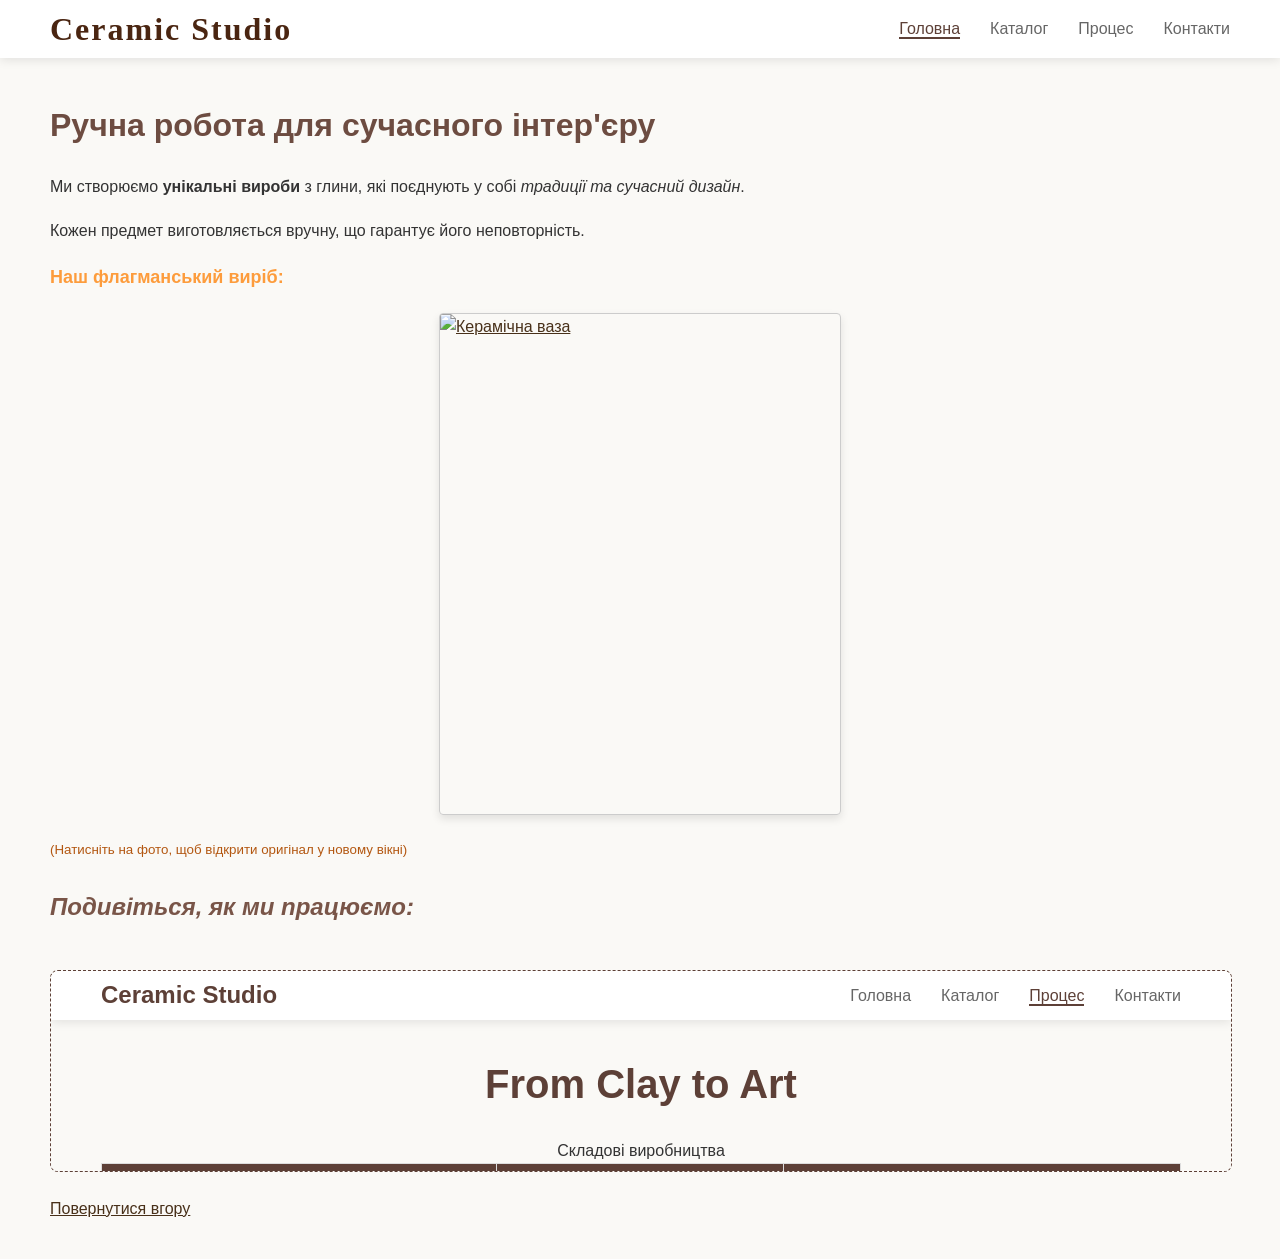
==== index.html @ ed9b363f "Added css styles" ====
<!DOCTYPE html>
<html lang="uk">
<head>
    <meta charset="UTF-8">
    <meta name="author" content="Veronika Dunaieva">
    <title>Ceramic Studio — Головна</title>
    <link rel="stylesheet" href="style.css">
</head>
<body>
    <header class="main-header">
        <h1 id="top" class="logo">Ceramic Studio</h1>
        <nav class="main-nav">
            <ul>
                <li><a href="index.html" class="active">Головна</a></li>
                <li><a href="catalog.html">Каталог</a></li>
                <li><a href="process.html">Процес</a></li>
                <li><a href="contacts.html#email">Контакти</a></li>
            </ul>
        </nav>
        <style>
        a { color: rgb(72, 48, 25); }
        </style>
    </header>

    <main>
        <section class="hero">
            <h2>Ручна робота для сучасного інтер'єру</h2>
            <p>Ми створюємо <b>унікальні вироби</b> з глини, які поєднують у собі <i>традиції та сучасний дизайн</i>.</p>
            <p>Кожен предмет виготовляється вручну, що гарантує його неповторність.</p>
        </section>

        <section class="featured">
            <p class="special-paragraph">Наш флагманський виріб:</p>
            <a href="/Users/veronikadunaeva/ceramic-studio/vase1.png" target="_blank">
                <img src="/Users/veronikadunaeva/ceramic-studio/vase1.png" alt="Керамічна ваза" width="400" height="500">
            </a>
            <p align="center" style="color: rgb(179, 87, 17) !important;"><small>(Натисніть на фото, щоб відкрити оригінал у новому вікні)</small></p>
        </section>

        <section class="frame-section">
            <h3>Подивіться, як ми працюємо:</h3>
            <iframe src="process.html" width="100%" height="200" title="Вбудований процес"></iframe>
        </section>
        
        <p><a href="#top" class="back-up">Повернутися вгору</a></p>
    </main>
</body>
</html>
---- style.css ----
body {
    font-family: 'Segoe UI', Tahoma, Geneva, Verdana, sans-serif;
    margin: 0;
    padding: 0;
    line-height: 1.6;
    background-color: #faf9f6;
    color: #333;
}

main {
    padding: 20px 50px;
}

.main-header {
    background-color: #fff;
    display: flex;
    justify-content: space-between;
    align-items: center;
    padding: 10px 50px;
    box-shadow: 0 2px 10px rgba(0,0,0,0.1);
}

.logo {
    font-size: 1.5rem;
    color: #5d4037;
    margin: 0;
}

.main-nav ul {
    list-style: none;
    display: flex;
    gap: 30px;
    margin: 0;
    padding: 0;
}

.main-nav a {
    text-decoration: none;
    color: #666;
    font-weight: 500;
    transition: 0.3s;
}

.main-nav a:hover, .main-nav a.active {
    color: #5d4037;
    border-bottom: 2px solid #5d4037;
}

table {
    width: 100%;
    border-collapse: collapse;
    background: #fff;
    margin: 30px auto;
    padding: 10px;
}

th, td {
    border: 1px solid #ddd;
    padding: 12px;
}

thead {
    background-color: #5d4037;
    color: white;
}

.complex-table {
    border: 2px solid #5d4037;
}

.col-name { background-color: #f2f2f2; }

img {
    border-radius: 4px;
    box-shadow: 0 4px 8px rgba(0,0,0,0.1);
    border: 1px solid #ccc;
    
    display: block; 
    margin-left: auto;
    margin-right: auto;
    
    margin-top: 20px;
    margin-bottom: 20px;
}

iframe {
    border: 1px dashed #5d4037;
    border-radius: 8px;
    margin-top: 20px;
}

ul { list-style-type: circle; padding-left: 40px; }
dl dt { font-weight: bold; color: #5d4037; }

dl {
    margin: 20px 0;
    padding: 15px;
    background-color: #f9f9f9;
}

dd {
    margin-left: 20px;
    color: #666;
    font-style: italic;
}

h1 {
    font-size: 2.5rem;
    color: #5d4037;
    font-weight: bold;
    line-height: 1.2;
    text-align: center;
    margin: 20px 0;
}

h2 {
    font-size: 2rem;
    color: #6d4c41;
    font-weight: 600;
    line-height: 1.3;
}

h3 {
    font-size: 1.5rem;
    color: #795548;
    font-style: italic;
}

p {
    margin: 15px 0;
    text-align: justify;
    line-height: 1.8;
}

ol {
    list-style-type: upper-roman;
    padding-left: 50px;
    margin: 20px 0;
    color: #555;
    font-size: 1.1rem;
    line-height: 1.8;
    background-color: #f9f9f9;
    border-left: 4px solid #5d4037;
}

ol li {
    padding: 8px 0;
    margin: 5px 0;
}

#top {
    font-family: 'Georgia', serif;
    font-size: 2rem;
    color: #4a2511;
    letter-spacing: 2px;
}

.special-paragraph {
    color: #fd9c3c !important;
    font-size: 18px !important;
    font-weight: bold;
}

.catalog-grid {
    display: grid;
    grid-template-columns: repeat(auto-fit, minmax(280px, 1fr));
    gap: 30px;
    margin: 40px 0;
}

.catalog-item {
    background: #fff;
    border-radius: 12px;
    padding: 20px;
    text-align: center;
    box-shadow: 0 4px 12px rgba(0, 0, 0, 0.1);
    transition: transform 0.3s ease, box-shadow 0.3s ease;
    display: flex;
    flex-direction: column;
    align-items: center;
}

.catalog-item:hover {
    transform: translateY(-8px);
    box-shadow: 0 8px 20px rgba(93, 64, 55, 0.2);
}

.catalog-item img {
    width: 100%;
    height: 300px;
    object-fit: cover;
    border-radius: 8px;
    margin-bottom: 15px;
}

.catalog-item h3 {
    color: #5d4037;
    font-size: 1.4rem;
    margin: 15px 0 10px;
    font-style: normal;
    text-align: center;
    width: 100%;
}

.catalog-item p {
    color: #666;
    font-size: 0.95rem;
    line-height: 1.5;
    text-align: center;
    width: 100%;
    margin: 0;
}

.lists-container {
    margin-top: 60px;
    padding-top: 40px;
    border-top: 2px solid #e0e0e0;
}
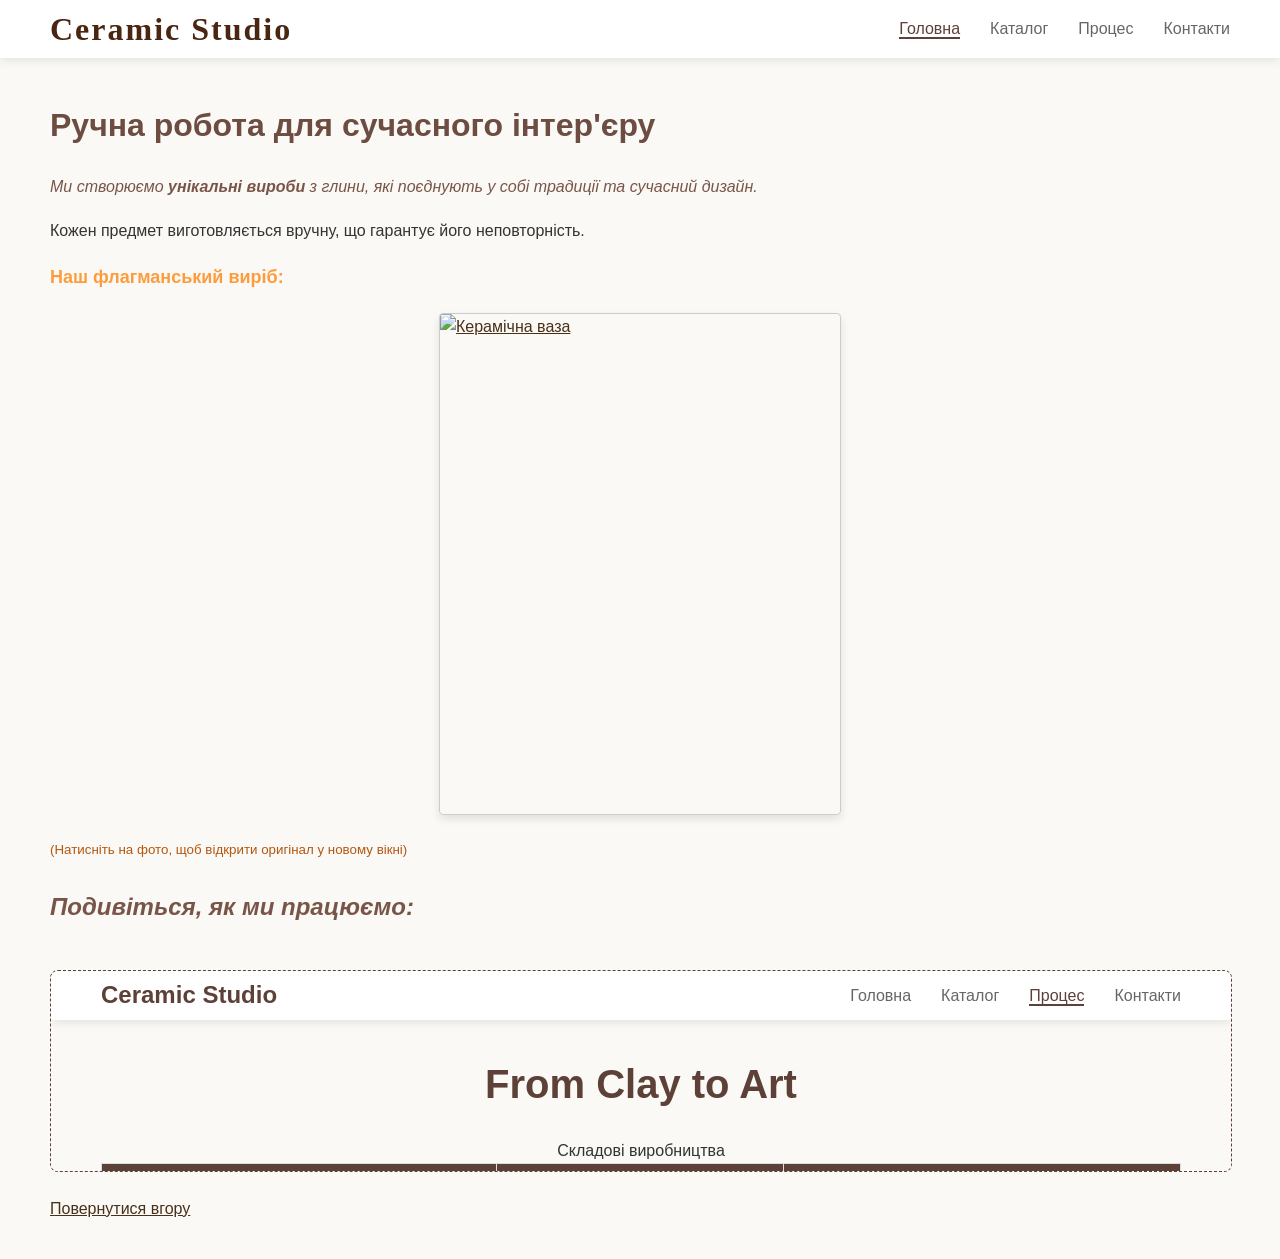
==== commit e9dc18e9: "Added selectors" ====
--- a/index.html
+++ b/index.html
@@ -30,7 +30,7 @@
         </section>
 
         <section class="featured">
-            <p class="special-paragraph">Наш флагманський виріб:</p>
+            <p class="special-paragraph" id="special-paragraph">Наш флагманський виріб:</p>
             <a href="/Users/veronikadunaeva/ceramic-studio/vase1.png" target="_blank">
                 <img src="/Users/veronikadunaeva/ceramic-studio/vase1.png" alt="Керамічна ваза" width="400" height="500">
             </a>
--- a/style.css
+++ b/style.css
@@ -155,9 +155,9 @@
     letter-spacing: 2px;
 }
 
-.special-paragraph {
-    color: #fd9c3c !important;
-    font-size: 18px !important;
+#special-paragraph {
+    color: #fd9c3c;
+    font-size: 18px;
     font-weight: bold;
 }
 
@@ -168,6 +168,12 @@
     margin: 40px 0;
 }
 
+.special-paragraph {
+    color: #56fd3c;
+    font-size: 18px;
+    font-weight: bold;
+}
+
 .catalog-item {
     background: #fff;
     border-radius: 12px;
@@ -215,4 +221,19 @@
     margin-top: 60px;
     padding-top: 40px;
     border-top: 2px solid #e0e0e0;
-}+}
+
+.catalog-item > img {
+    border: 2px solid #eee;
+    transition: transform 0.5s;
+}
+
+.contact-info > p > a {
+    font-weight: bold;
+}
+
+.hero h2 + p {
+    margin-top: 0;
+    font-style: italic;
+    color: #795548;
+}
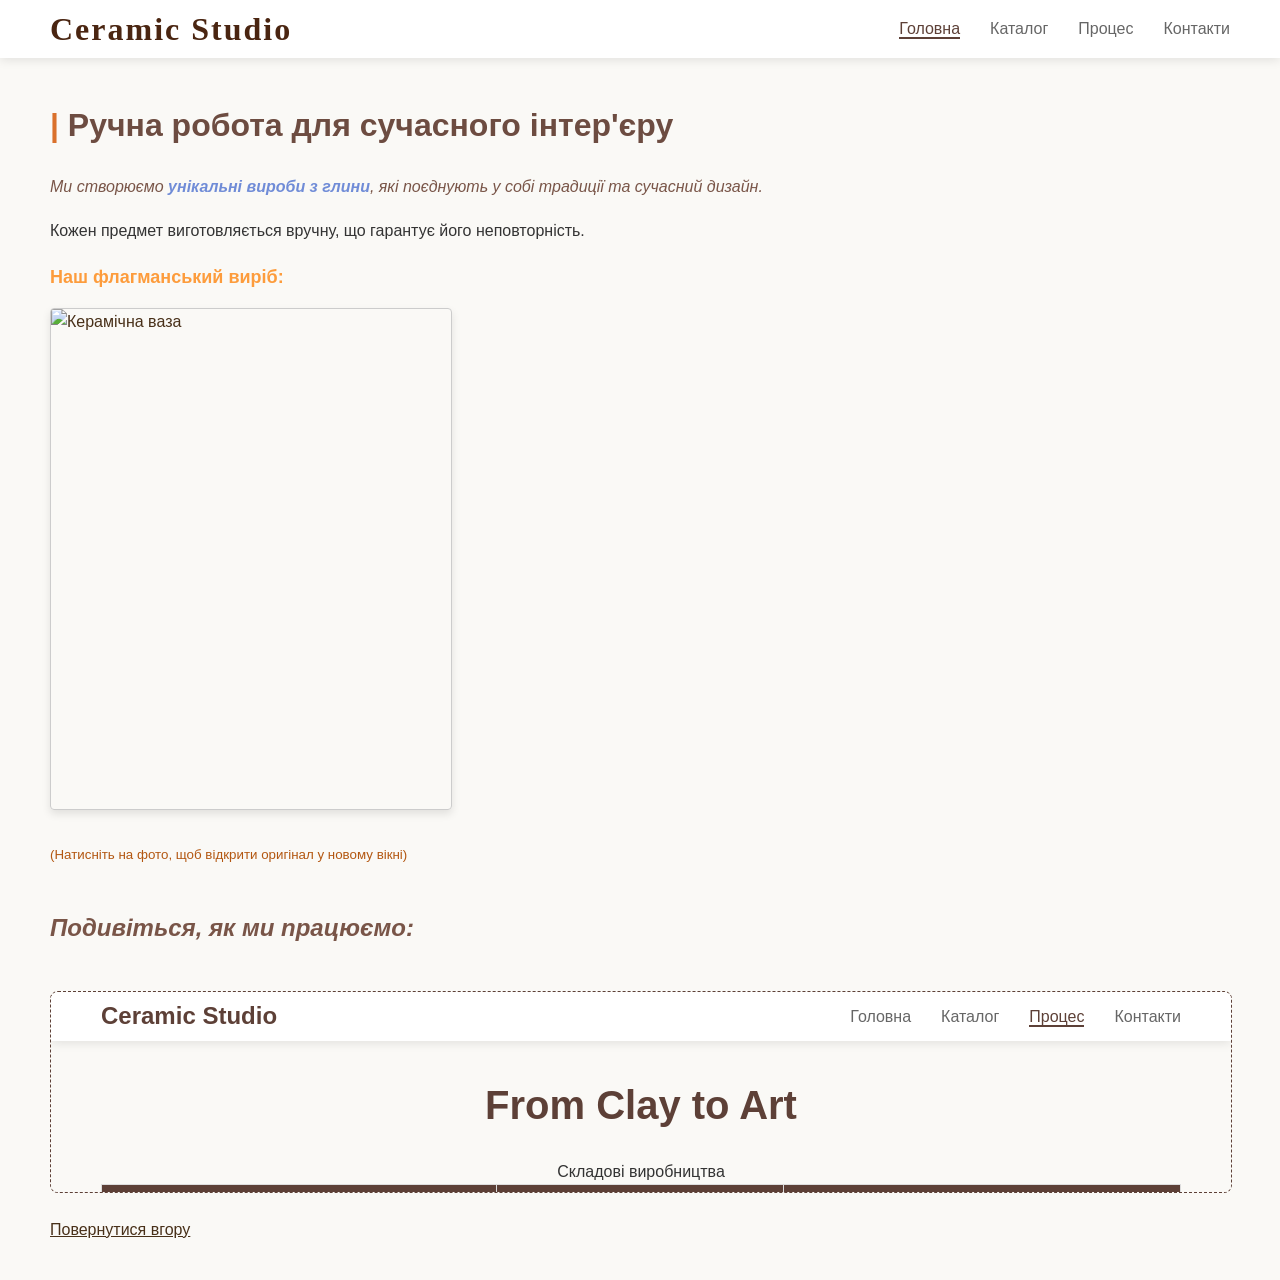
==== commit 34b8d806: "Added pseudo-classes" ====
--- a/index.html
+++ b/index.html
@@ -25,14 +25,14 @@
     <main>
         <section class="hero">
             <h2>Ручна робота для сучасного інтер'єру</h2>
-            <p>Ми створюємо <b>унікальні вироби</b> з глини, які поєднують у собі <i>традиції та сучасний дизайн</i>.</p>
+            <p>Ми створюємо <span class="highlight-text">унікальні вироби з глини</span>, які поєднують у собі <i>традиції та сучасний дизайн</i>.</p>
             <p>Кожен предмет виготовляється вручну, що гарантує його неповторність.</p>
         </section>
 
         <section class="featured">
             <p class="special-paragraph" id="special-paragraph">Наш флагманський виріб:</p>
             <a href="/Users/veronikadunaeva/ceramic-studio/vase1.png" target="_blank">
-                <img src="/Users/veronikadunaeva/ceramic-studio/vase1.png" alt="Керамічна ваза" width="400" height="500">
+                <img src="/Users/veronikadunaeva/ceramic-studio/vase1.png" alt="Керамічна ваза" width="400" height="500" class="floating-vase">
             </a>
             <p align="center" style="color: rgb(179, 87, 17) !important;"><small>(Натисніть на фото, щоб відкрити оригінал у новому вікні)</small></p>
         </section>
--- a/style.css
+++ b/style.css
@@ -18,6 +18,10 @@
     align-items: center;
     padding: 10px 50px;
     box-shadow: 0 2px 10px rgba(0,0,0,0.1);
+
+    position: sticky; 
+    top: 0;
+    z-index: 1000;
 }
 
 .logo {
@@ -199,6 +203,16 @@
     margin-bottom: 15px;
 }
 
+.featured p:last-child {
+    clear: both;
+    padding-top: 10px;
+}
+
+.frame-section {
+    clear: both;
+    margin-top: 40px;
+}
+
 .catalog-item h3 {
     color: #5d4037;
     font-size: 1.4rem;
@@ -237,3 +251,55 @@
     font-style: italic;
     color: #795548;
 }
+
+.highlight-text {
+    color: #708cd7;
+    font-weight: bold;
+}
+
+.floating-vase {
+    float: left;
+    margin: 0 30px 20px 0;
+}
+
+.simple-table a:link {
+    color: #795548;
+    text-decoration: underline;
+    font-weight: bold;
+}
+
+.simple-table a:visited {
+    color: #1a4a2b;
+}
+
+.simple-table a:hover {
+    color: #d35400;
+    text-decoration: none;
+}
+
+.simple-table a:active {
+    color: #000000;
+}
+
+.catalog-item:first-child {
+    border: 2px solid #f3c09e;
+    background-color: #fffcf6;
+}
+
+h2::before {
+    content: "| ";
+    color: #da712c;
+    font-weight: bold;
+}
+
+.catalog-item p::after {
+    content: "➔";
+    color: #f77a27;
+    font-weight: bold;
+    display: inline-block;
+    transition: transform 0.3s ease;
+}
+
+.catalog-item:hover p::after {
+    transform: translateX(8px);
+}
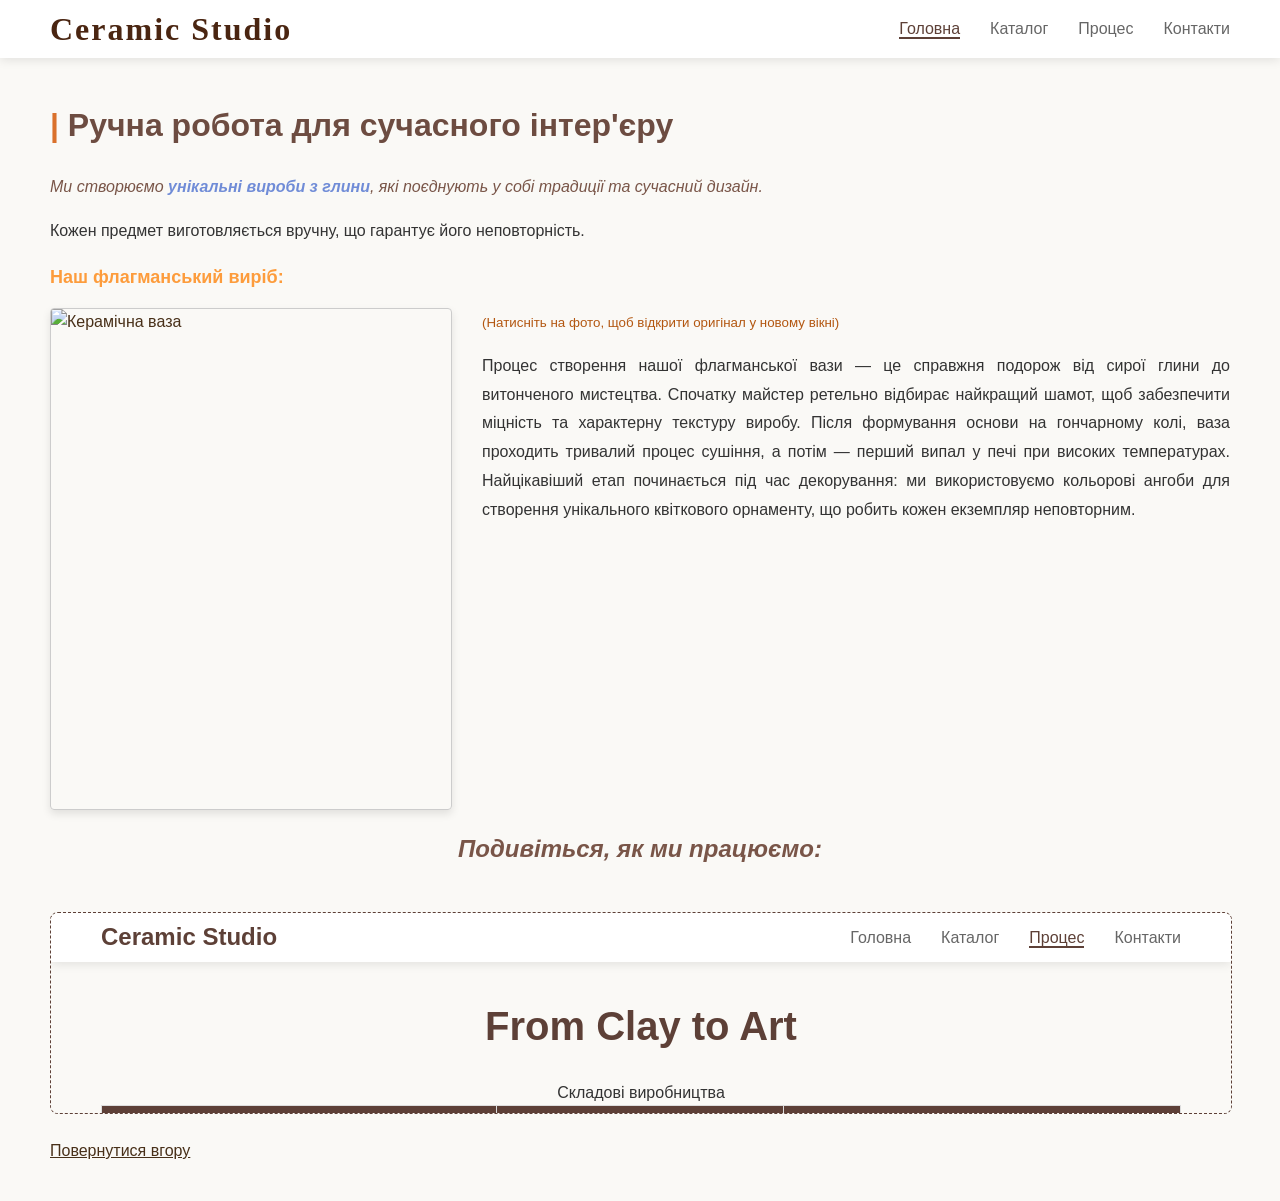
==== commit 76733d2a: "Added paragraph" ====
--- a/index.html
+++ b/index.html
@@ -31,10 +31,12 @@
 
         <section class="featured">
             <p class="special-paragraph" id="special-paragraph">Наш флагманський виріб:</p>
-            <a href="/Users/veronikadunaeva/ceramic-studio/vase1.png" target="_blank">
+            <a href="/Users/veronikadunaeva/ceramic-studio/vase1.png" target="_blank"></p>
                 <img src="/Users/veronikadunaeva/ceramic-studio/vase1.png" alt="Керамічна ваза" width="400" height="500" class="floating-vase">
             </a>
             <p align="center" style="color: rgb(179, 87, 17) !important;"><small>(Натисніть на фото, щоб відкрити оригінал у новому вікні)</small></p>
+                        <p>Процес створення нашої флагманської вази — це справжня подорож від сирої глини до витонченого мистецтва. Спочатку майстер ретельно відбирає найкращий шамот, щоб забезпечити міцність та характерну текстуру виробу. Після формування основи на гончарному колі, ваза проходить тривалий процес сушіння, а потім — перший випал у печі при високих температурах. Найцікавіший етап починається під час декорування: ми використовуємо кольорові ангоби для створення унікального квіткового орнаменту, що робить кожен екземпляр неповторним.
+
         </section>
 
         <section class="frame-section">
--- a/style.css
+++ b/style.css
@@ -203,14 +203,13 @@
     margin-bottom: 15px;
 }
 
-.featured p:last-child {
-    clear: both;
-    padding-top: 10px;
-}
-
 .frame-section {
     clear: both;
     margin-top: 40px;
+}
+
+.frame-section h3 {
+    text-align: center;
 }
 
 .catalog-item h3 {
@@ -242,6 +241,11 @@
     transition: transform 0.5s;
 }
 
+.catalog-item img {
+    border: 2px solid #174a28;
+    transition: transform 0.5s;
+}
+
 .contact-info > p > a {
     font-weight: bold;
 }
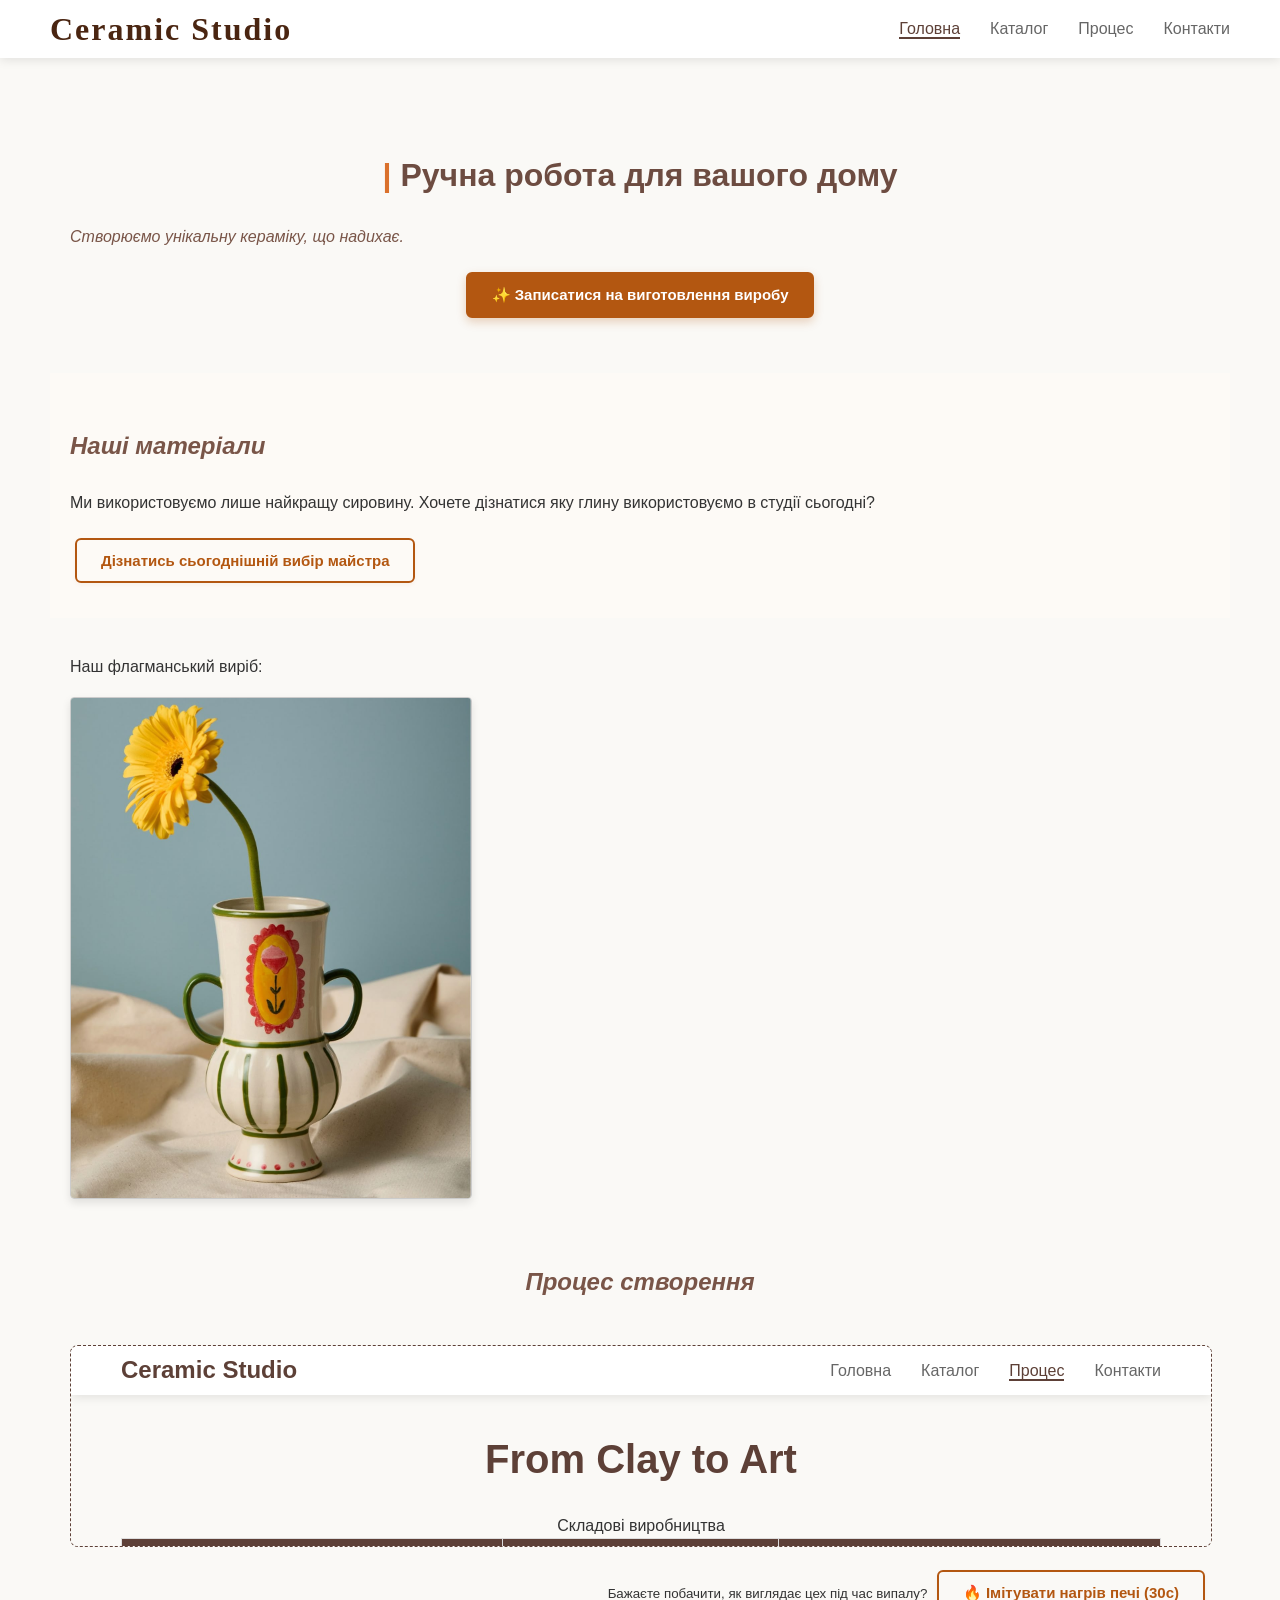
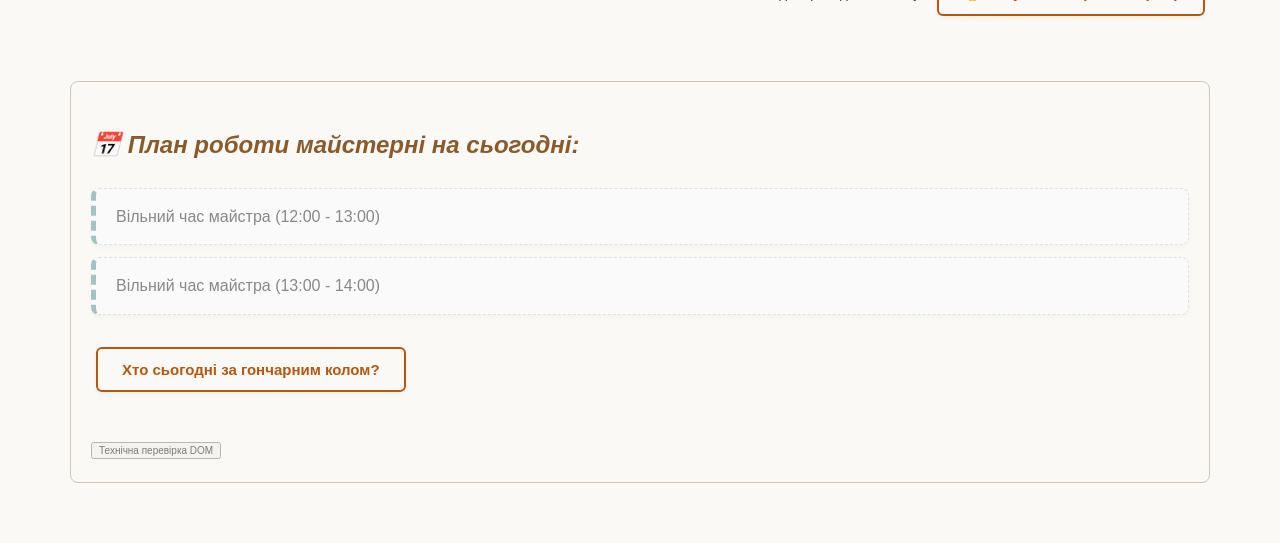
==== commit dfa57603: "Added js" ====
--- a/index.html
+++ b/index.html
@@ -12,7 +12,7 @@
         <nav class="main-nav">
             <ul>
                 <li><a href="index.html" class="active">Головна</a></li>
-                <li><a href="catalog.html">Каталог</a></li>
+                <li><a href="#" onclick="window.location.href='catalog.html'; return false;">Каталог</a></li>
                 <li><a href="process.html">Процес</a></li>
                 <li><a href="contacts.html#email">Контакти</a></li>
             </ul>
@@ -23,28 +23,125 @@
     </header>
 
     <main>
-        <section class="hero">
-            <h2>Ручна робота для сучасного інтер'єру</h2>
-            <p>Ми створюємо <span class="highlight-text">унікальні вироби з глини</span>, які поєднують у собі <i>традиції та сучасний дизайн</i>.</p>
-            <p>Кожен предмет виготовляється вручну, що гарантує його неповторність.</p>
+        <section class="hero" style="text-align: center; padding: 50px 20px;">
+            <h2>Ручна робота для вашого дому</h2>
+            <p>Створюємо унікальну кераміку, що надихає.</p>
+            <button class="btn-studio btn-main" onclick="startCustomOrder()">✨ Записатися на виготовлення виробу</button>
         </section>
 
-        <section class="featured">
-            <p class="special-paragraph" id="special-paragraph">Наш флагманський виріб:</p>
-            <a href="/Users/veronikadunaeva/ceramic-studio/vase1.png" target="_blank"></p>
-                <img src="/Users/veronikadunaeva/ceramic-studio/vase1.png" alt="Керамічна ваза" width="400" height="500" class="floating-vase">
-            </a>
-            <p align="center" style="color: rgb(179, 87, 17) !important;"><small>(Натисніть на фото, щоб відкрити оригінал у новому вікні)</small></p>
-                        <p>Процес створення нашої флагманської вази — це справжня подорож від сирої глини до витонченого мистецтва. Спочатку майстер ретельно відбирає найкращий шамот, щоб забезпечити міцність та характерну текстуру виробу. Після формування основи на гончарному колі, ваза проходить тривалий процес сушіння, а потім — перший випал у печі при високих температурах. Найцікавіший етап починається під час декорування: ми використовуємо кольорові ангоби для створення унікального квіткового орнаменту, що робить кожен екземпляр неповторним.
-
+        <section style="padding: 30px 20px; background: #fdfaf6;">
+            <h3>Наші матеріали</h3>
+            <p>Ми використовуємо лише найкращу сировину. Хочете дізнатися яку глину використовуємо в студії сьогодні?</p>
+            <button class="btn-studio" onclick="compareClayDetails(
+                'Біла кам\'яна маса (Stoneware) — надзвичайно міцна, витримує високу температуру, ідеальна для посуду.',
+                'Червона глина (Terracotta) — класичний матеріал з пористою структурою, що дихає, найкраще для ваз.'
+            )">Дізнатись сьогоднішній вибір майстра</button>
         </section>
 
-        <section class="frame-section">
-            <h3>Подивіться, як ми працюємо:</h3>
-            <iframe src="process.html" width="100%" height="200" title="Вбудований процес"></iframe>
+        <section class="featured" style="padding: 20px;">
+            <p>Наш флагманський виріб:</p>
+            <img src="vase1.png" alt="Керамічна ваза" width="400" class="floating-vase">
         </section>
+
+        <section class="frame-section" style="padding: 20px;">
+            <h3>Процес створення</h3>
+            <iframe src="process.html" width="100%" height="200"></iframe>
+            <div style="margin-top: 10px; text-align: right;">
+                <small>Бажаєте побачити, як виглядає цех під час випалу?</small>
+                <button class="btn-studio" onclick="activateKilnMode()">🔥 Імітувати нагрів печі (30с)</button>
+            </div>
+        </section>
+
+        <section id="studio-schedule" style="padding: 40px 20px;">
+            <div style="border: 1px solid #d3c4b7; padding: 20px; border-radius: 8px;">
+                <h3 style="color: #8b5a2b;">📅 План роботи майстерні на сьогодні:</h3>
+                <div id="order-queue">
+                    <div class="queue-item free">Вільний час майстра (12:00 - 13:00)</div>
+                    <div class="queue-item free">Вільний час майстра (13:00 - 14:00)</div>
+                </div>
+                <button class="btn-studio" onclick="showDevDetails('Шевченко', 'Олена')" style="margin-top: 20px;">Хто сьогодні за гончарним колом?</button>
+                <p id="artisan-display" style="margin-top: 10px; font-weight: bold;"></p>
+                
+                <button onclick="checkDomStats()" style="margin-top: 30px; opacity: 0.5; font-size: 10px;">Технічна перевірка DOM</button>
+            </div>
+        </section>
+    </main>
+
+    <script src="customOrder.js"></script>
+
+    <script>
+        function showDevDetails(lastName, firstName, position = "Мастер-керамміст") {
+            const info = `На зміні: ${firstName} ${lastName} (${position})`;
+            document.getElementById('artisan-display').textContent = info;
+        }
+
+        function compareClayDetails(desc1, desc2) {
+            if (desc1.length >= desc2.length) {
+                alert("Найбільш детальна інформація:\n\n" + desc1);
+            } else {
+                alert("Найбільш детальна інформація:\n\n" + desc2);
+            }
+        }
+
+        function activateKilnMode() {
+            const oldBg = document.body.style.backgroundColor;
+            document.body.style.transition = "1s";
+            document.body.style.backgroundColor = "#ff7f50";
+            
+            setTimeout(() => {
+                document.body.style.backgroundColor = oldBg || "white";
+            }, 30000);
+        }
+
+        function addOrderToQueue(text) {
+            const queue = document.getElementById('order-queue');
+            const freeSlots = document.querySelectorAll('.free');
+
+            if (freeSlots.length > 0) {
+                const orderNode = document.createElement('div');
+                orderNode.className = 'queue-item booked';
+                
+                const content = document.createTextNode("🔨 В роботі: " + text);
+                orderNode.append(content);
+
+                const urgency = document.createElement('span');
+                urgency.innerHTML = "<strong>[ACTIVE] </strong>";
+                orderNode.prepend(urgency);
+
+                freeSlots[0].replaceWith(orderNode);
+
+                setTimeout(() => {
+                    const doneMsg = document.createElement('div');
+                    doneMsg.className = "queue-item free";
+                    doneMsg.textContent = "Вільний час майстра (Звільнилося)";
+                    
+                    orderNode.after(doneMsg);
+                    orderNode.remove();
+                }, 15000);
+            } else {
+                const noSpace = document.createElement('p');
+                noSpace.style.color = "red";
+                noSpace.textContent = "⚠️ На жаль, на сьогодні запис закритий.";
+                queue.append(noSpace);
+            }
+        }
+
+        function checkDomStats() {
+            const container = document.getElementById('order-queue');
+            const first = container.firstElementChild;
+            
+            console.log("innerHTML:", first.innerHTML);
+            console.log("outerHTML:", first.outerHTML);
+            console.log("textContent:", container.textContent);
+            
+            container.childNodes.forEach(n => {
+                if(n.nodeType === 8) console.log("Коментар знайдено:", n.nodeValue);
+            });
+            
+            console.log("document.write викликано в консолі для перевірки");
+        }
         
-        <p><a href="#top" class="back-up">Повернутися вгору</a></p>
-    </main>
+        document.write("<!-- Скрипти завантажено -->");
+    </script>
 </body>
 </html>
--- a/style.css
+++ b/style.css
@@ -306,4 +306,72 @@
 
 .catalog-item:hover p::after {
     transform: translateX(8px);
+}
+.btn-studio {
+    display: inline-block;
+    padding: 12px 24px;
+    margin: 5px;
+    font-size: 15px;
+    font-weight: 600;
+    font-family: inherit;
+    text-align: center;
+    cursor: pointer;
+    border-radius: 6px;
+    border: 2px solid rgb(179, 87, 17);
+    background-color: transparent;
+    color: rgb(179, 87, 17);
+    transition: all 0.3s ease;
+    box-shadow: 0 2px 4px rgba(179, 87, 17, 0.05);
+}
+
+.btn-studio:hover { 
+    background-color: #fdf5e6; 
+    transform: translateY(-2px);
+    box-shadow: 0 6px 12px rgba(179, 87, 17, 0.15);
+}
+
+.btn-studio:active {
+    transform: translateY(0);
+}
+
+.btn-main {
+    background-color: rgb(179, 87, 17);
+    color: white;
+    box-shadow: 0 4px 10px rgba(179, 87, 17, 0.25);
+}
+
+.btn-main:hover {
+    background-color: rgb(150, 70, 10);
+    border-color: rgb(150, 70, 10);
+    color: white;
+}
+
+.queue-item {
+    padding: 15px 20px;
+    border: 1px solid #eaddd0;
+    margin-bottom: 12px;
+    border-radius: 8px;
+    font-size: 16px;
+    transition: all 0.4s ease;
+    box-shadow: 0 2px 5px rgba(0,0,0,0.03);
+    border-left: 5px solid transparent;
+}
+
+.booked { 
+    background-color: #fff9f2; 
+    border-color: #eaddd0;
+    border-left-color: #d96b42;
+    color: #5a4a42;
+}
+
+.free { 
+    background-color: #fafafa;
+    border-color: #e0e0e0;
+    border-style: dashed;
+    border-left-color: #a3c2c2;
+    color: #888;
+}
+
+.free:hover {
+    background-color: #f0f0f0;
 }
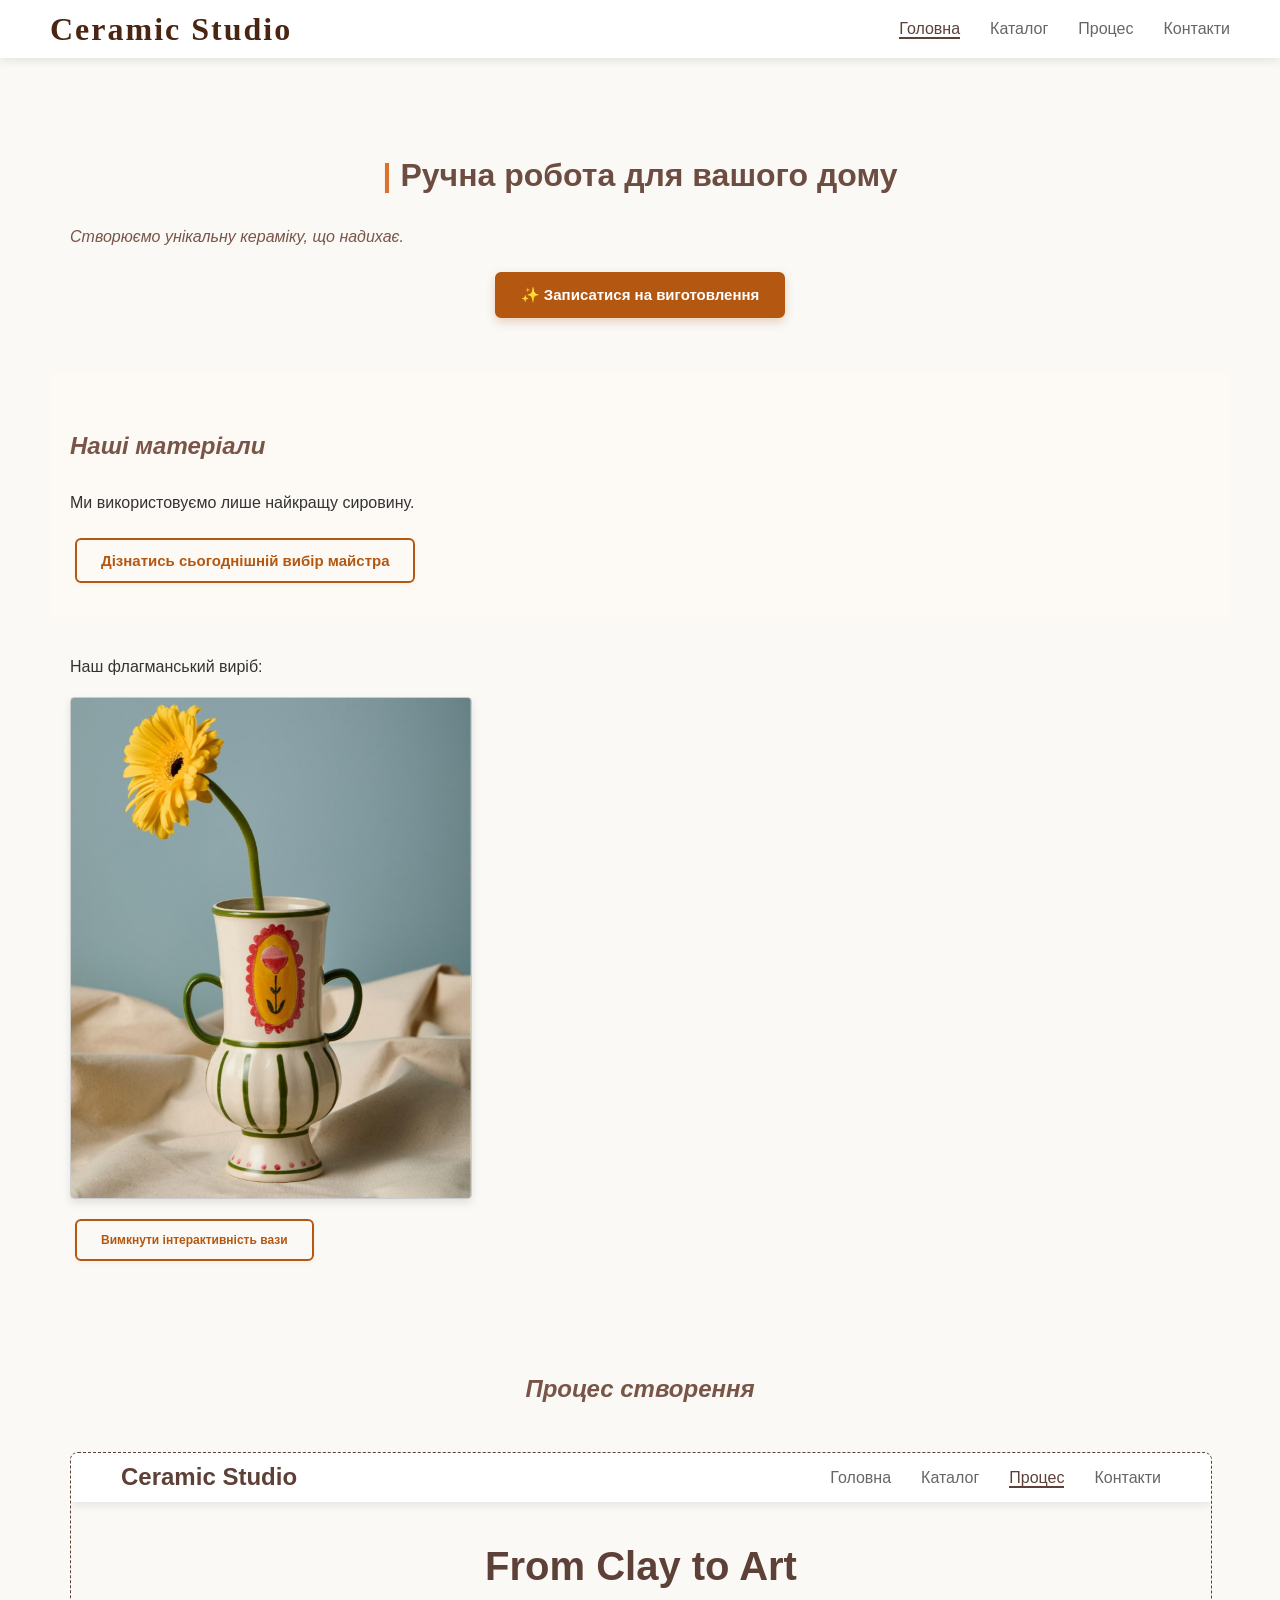
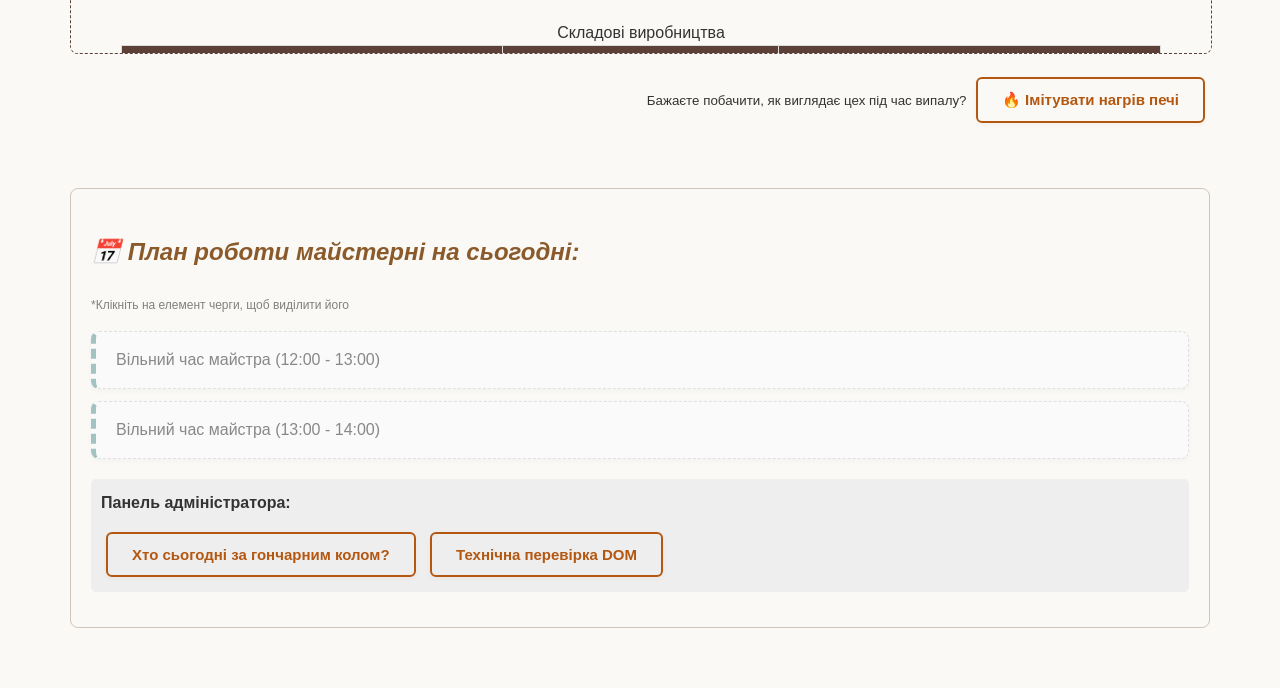
==== commit bf454de3: "refactored functions" ====
--- a/index.html
+++ b/index.html
@@ -26,21 +26,19 @@
         <section class="hero" style="text-align: center; padding: 50px 20px;">
             <h2>Ручна робота для вашого дому</h2>
             <p>Створюємо унікальну кераміку, що надихає.</p>
-            <button class="btn-studio btn-main" onclick="startCustomOrder()">✨ Записатися на виготовлення виробу</button>
+            <button class="btn-studio btn-main" onclick="startCustomOrder()">✨ Записатися на виготовлення</button>
         </section>
 
         <section style="padding: 30px 20px; background: #fdfaf6;">
             <h3>Наші матеріали</h3>
-            <p>Ми використовуємо лише найкращу сировину. Хочете дізнатися яку глину використовуємо в студії сьогодні?</p>
-            <button class="btn-studio" onclick="compareClayDetails(
-                'Біла кам\'яна маса (Stoneware) — надзвичайно міцна, витримує високу температуру, ідеальна для посуду.',
-                'Червона глина (Terracotta) — класичний матеріал з пористою структурою, що дихає, найкраще для ваз.'
-            )">Дізнатись сьогоднішній вибір майстра</button>
+            <p>Ми використовуємо лише найкращу сировину.</p>
+            <button id="clay-btn" class="btn-studio">Дізнатись сьогоднішній вибір майстра</button>
         </section>
 
         <section class="featured" style="padding: 20px;">
             <p>Наш флагманський виріб:</p>
-            <img src="vase1.png" alt="Керамічна ваза" width="400" class="floating-vase">
+            <img src="vase1.png" alt="Керамічна ваза" width="400" class="floating-vase" id="vase-image" style="cursor: pointer;">
+            <button id="stop-vase-btn" class="btn-studio" style="display:block; clear:both; margin-top:10px; font-size:12px;">Вимкнути інтерактивність вази</button>
         </section>
 
         <section class="frame-section" style="padding: 20px;">
@@ -48,100 +46,30 @@
             <iframe src="process.html" width="100%" height="200"></iframe>
             <div style="margin-top: 10px; text-align: right;">
                 <small>Бажаєте побачити, як виглядає цех під час випалу?</small>
-                <button class="btn-studio" onclick="activateKilnMode()">🔥 Імітувати нагрів печі (30с)</button>
+                <button id="kiln-btn" class="btn-studio">🔥 Імітувати нагрів печі</button>
             </div>
         </section>
 
         <section id="studio-schedule" style="padding: 40px 20px;">
             <div style="border: 1px solid #d3c4b7; padding: 20px; border-radius: 8px;">
-                <h3 style="color: #8b5a2b;">📅 План роботи майстерні на сьогодні:</h3>
+                <h3 style="color: #8b5a2b;" data-tooltip="Тут відображаються актуальні замовлення студії">📅 План роботи майстерні на сьогодні:</h3>
+                
+                <p style="font-size: 12px; color: gray;">*Клікніть на елемент черги, щоб виділити його</p>
                 <div id="order-queue">
                     <div class="queue-item free">Вільний час майстра (12:00 - 13:00)</div>
                     <div class="queue-item free">Вільний час майстра (13:00 - 14:00)</div>
                 </div>
-                <button class="btn-studio" onclick="showDevDetails('Шевченко', 'Олена')" style="margin-top: 20px;">Хто сьогодні за гончарним колом?</button>
+
+                <div id="admin-menu" style="margin-top: 20px; padding: 10px; background: #eee; border-radius: 5px;">
+                    <p style="margin: 0 0 10px 0; font-weight: bold;">Панель адміністратора:</p>
+                    <button class="btn-studio" data-action="showArtisan">Хто сьогодні за гончарним колом?</button>
+                    <button class="btn-studio" data-action="checkDom">Технічна перевірка DOM</button>
+                </div>
                 <p id="artisan-display" style="margin-top: 10px; font-weight: bold;"></p>
-                
-                <button onclick="checkDomStats()" style="margin-top: 30px; opacity: 0.5; font-size: 10px;">Технічна перевірка DOM</button>
             </div>
         </section>
     </main>
 
     <script src="customOrder.js"></script>
-
-    <script>
-        function showDevDetails(lastName, firstName, position = "Мастер-керамміст") {
-            const info = `На зміні: ${firstName} ${lastName} (${position})`;
-            document.getElementById('artisan-display').textContent = info;
-        }
-
-        function compareClayDetails(desc1, desc2) {
-            if (desc1.length >= desc2.length) {
-                alert("Найбільш детальна інформація:\n\n" + desc1);
-            } else {
-                alert("Найбільш детальна інформація:\n\n" + desc2);
-            }
-        }
-
-        function activateKilnMode() {
-            const oldBg = document.body.style.backgroundColor;
-            document.body.style.transition = "1s";
-            document.body.style.backgroundColor = "#ff7f50";
-            
-            setTimeout(() => {
-                document.body.style.backgroundColor = oldBg || "white";
-            }, 30000);
-        }
-
-        function addOrderToQueue(text) {
-            const queue = document.getElementById('order-queue');
-            const freeSlots = document.querySelectorAll('.free');
-
-            if (freeSlots.length > 0) {
-                const orderNode = document.createElement('div');
-                orderNode.className = 'queue-item booked';
-                
-                const content = document.createTextNode("🔨 В роботі: " + text);
-                orderNode.append(content);
-
-                const urgency = document.createElement('span');
-                urgency.innerHTML = "<strong>[ACTIVE] </strong>";
-                orderNode.prepend(urgency);
-
-                freeSlots[0].replaceWith(orderNode);
-
-                setTimeout(() => {
-                    const doneMsg = document.createElement('div');
-                    doneMsg.className = "queue-item free";
-                    doneMsg.textContent = "Вільний час майстра (Звільнилося)";
-                    
-                    orderNode.after(doneMsg);
-                    orderNode.remove();
-                }, 15000);
-            } else {
-                const noSpace = document.createElement('p');
-                noSpace.style.color = "red";
-                noSpace.textContent = "⚠️ На жаль, на сьогодні запис закритий.";
-                queue.append(noSpace);
-            }
-        }
-
-        function checkDomStats() {
-            const container = document.getElementById('order-queue');
-            const first = container.firstElementChild;
-            
-            console.log("innerHTML:", first.innerHTML);
-            console.log("outerHTML:", first.outerHTML);
-            console.log("textContent:", container.textContent);
-            
-            container.childNodes.forEach(n => {
-                if(n.nodeType === 8) console.log("Коментар знайдено:", n.nodeValue);
-            });
-            
-            console.log("document.write викликано в консолі для перевірки");
-        }
-        
-        document.write("<!-- Скрипти завантажено -->");
-    </script>
 </body>
 </html>
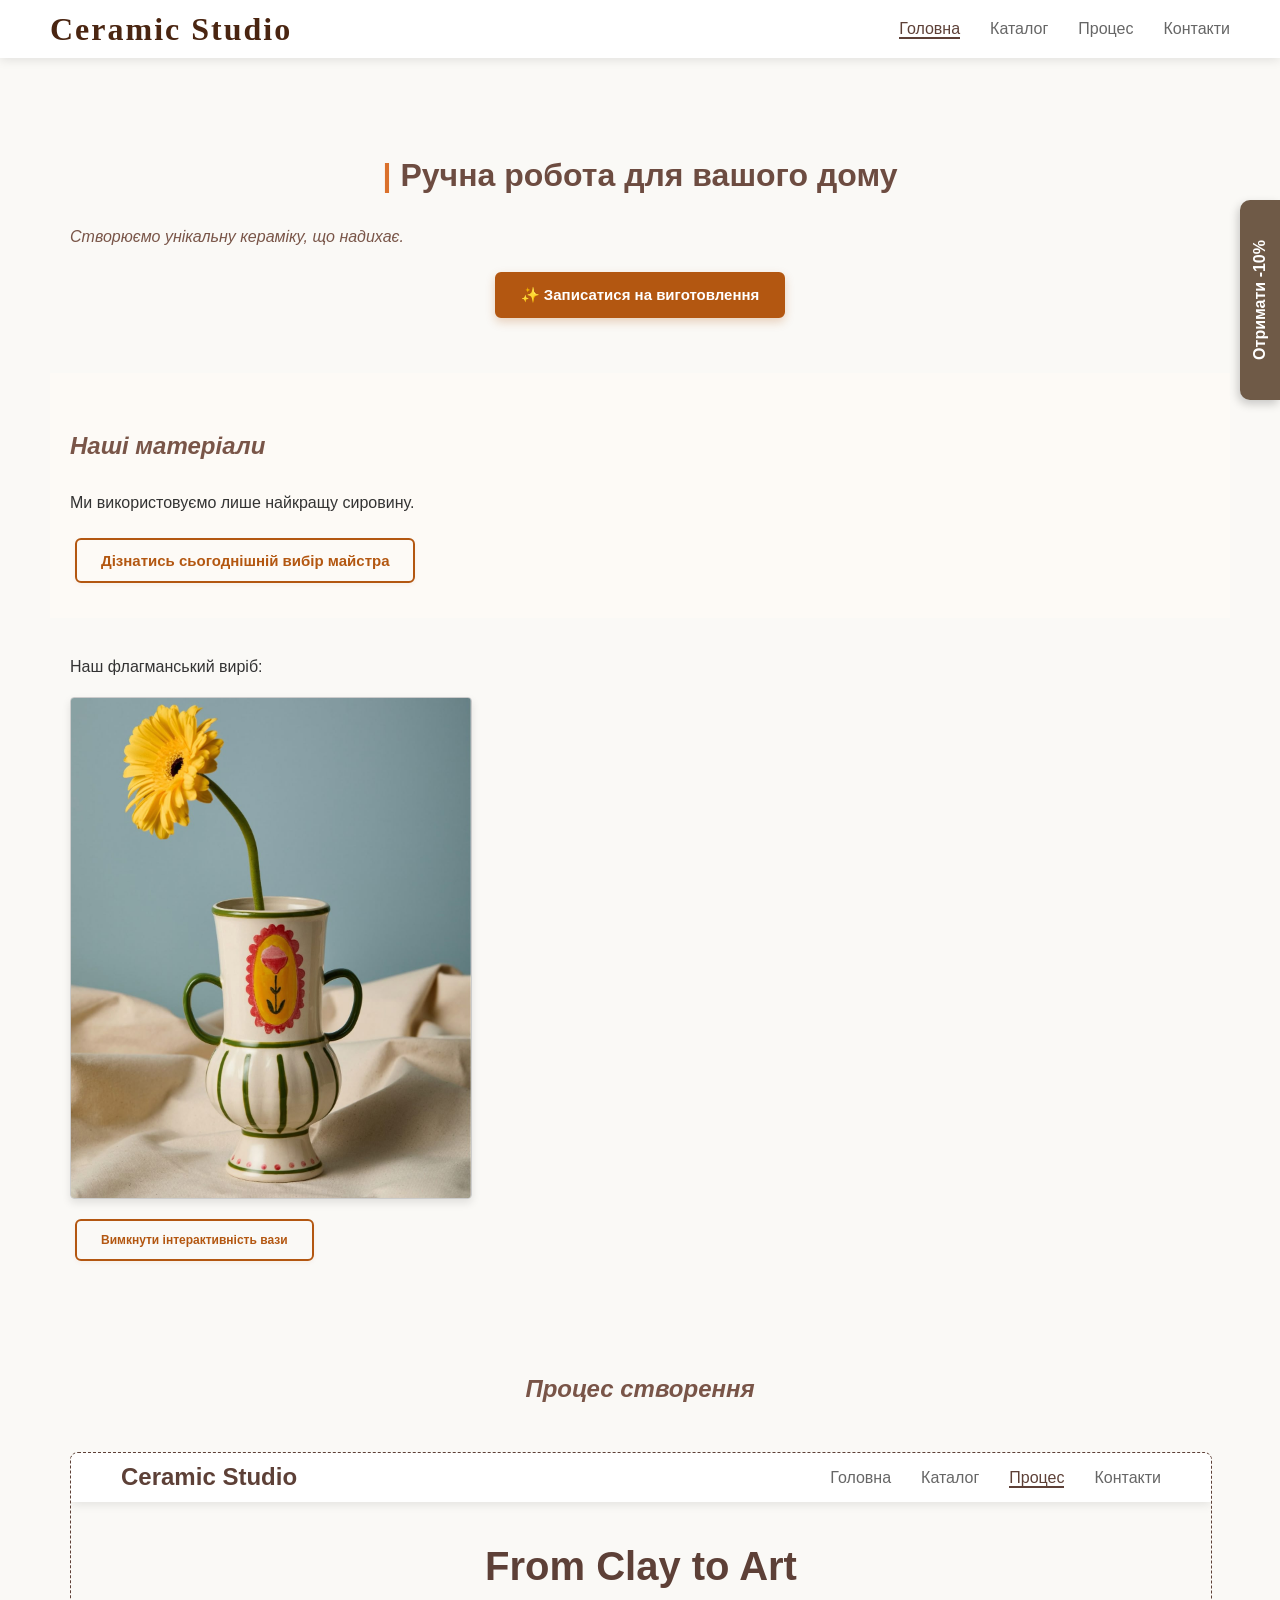
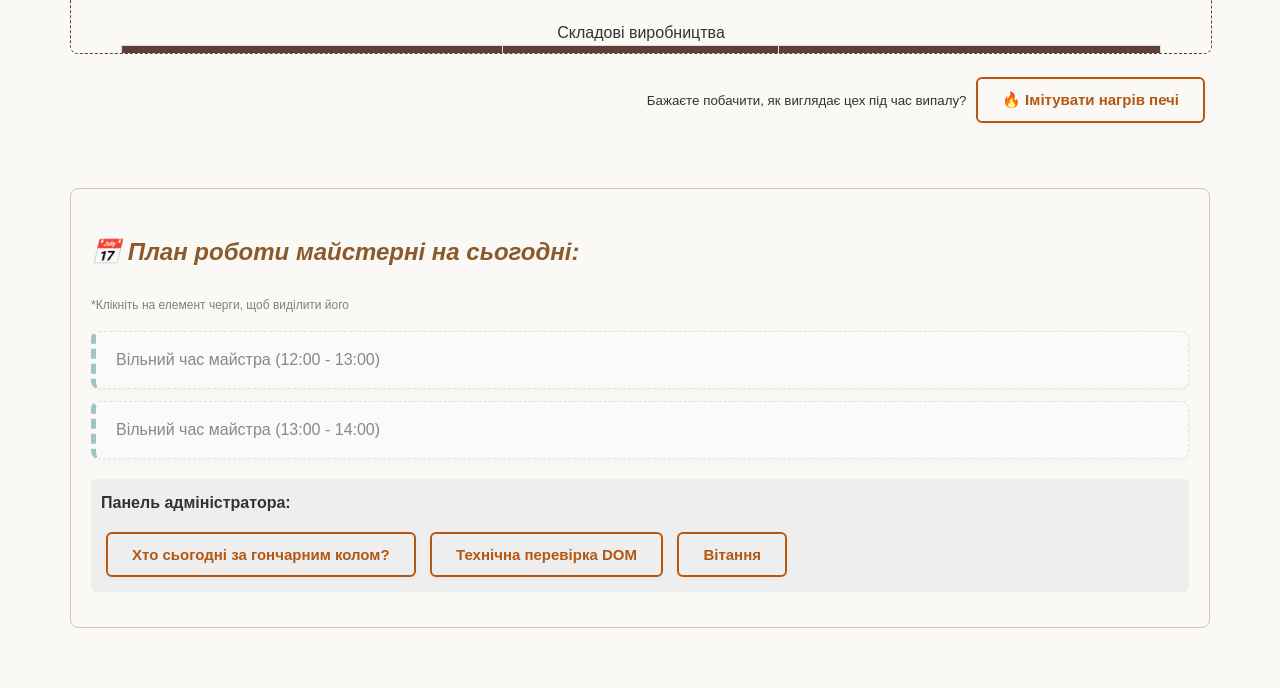
==== commit 2b61951d: "Added drag-and-drop" ====
--- a/index.html
+++ b/index.html
@@ -64,12 +64,16 @@
                     <p style="margin: 0 0 10px 0; font-weight: bold;">Панель адміністратора:</p>
                     <button class="btn-studio" data-action="showArtisan">Хто сьогодні за гончарним колом?</button>
                     <button class="btn-studio" data-action="checkDom">Технічна перевірка DOM</button>
+                    <button class="btn-studio" data-action="sayHello">Вітання</button>
                 </div>
                 <p id="artisan-display" style="margin-top: 10px; font-weight: bold;"></p>
             </div>
         </section>
     </main>
-
+    <div id="discount-label" class="discount-label">
+    <span class="discount-text">Отримати -10%</span>
+</div>
+    <script src="mouse.js"></script>
     <script src="customOrder.js"></script>
 </body>
 </html>
--- a/style.css
+++ b/style.css
@@ -374,4 +374,35 @@
 
 .free:hover {
     background-color: #f0f0f0;
+}
+
+.discount-label {
+    position: fixed;
+    right: 0;
+    top: 200px;
+    width: 40px;
+    height: 200px;
+    background-color: #6f5a47;
+    color: white;
+    writing-mode: vertical-rl;
+    display: flex;
+    align-items: center;
+    justify-content: center;
+    border-radius: 10px 0 0 10px;
+    cursor: grab;
+    user-select: none;
+    z-index: 9999;
+    box-shadow: -2px 4px 10px rgba(0,0,0,0.2);
+    font-weight: bold;
+    transition: background-color 0.3s;
+}
+
+.discount-label:active {
+    cursor: grabbing;
+    background-color: #684f3a;
+}
+
+.discount-text {
+    transform: rotate(180deg);
+    padding: 10px;
 }
